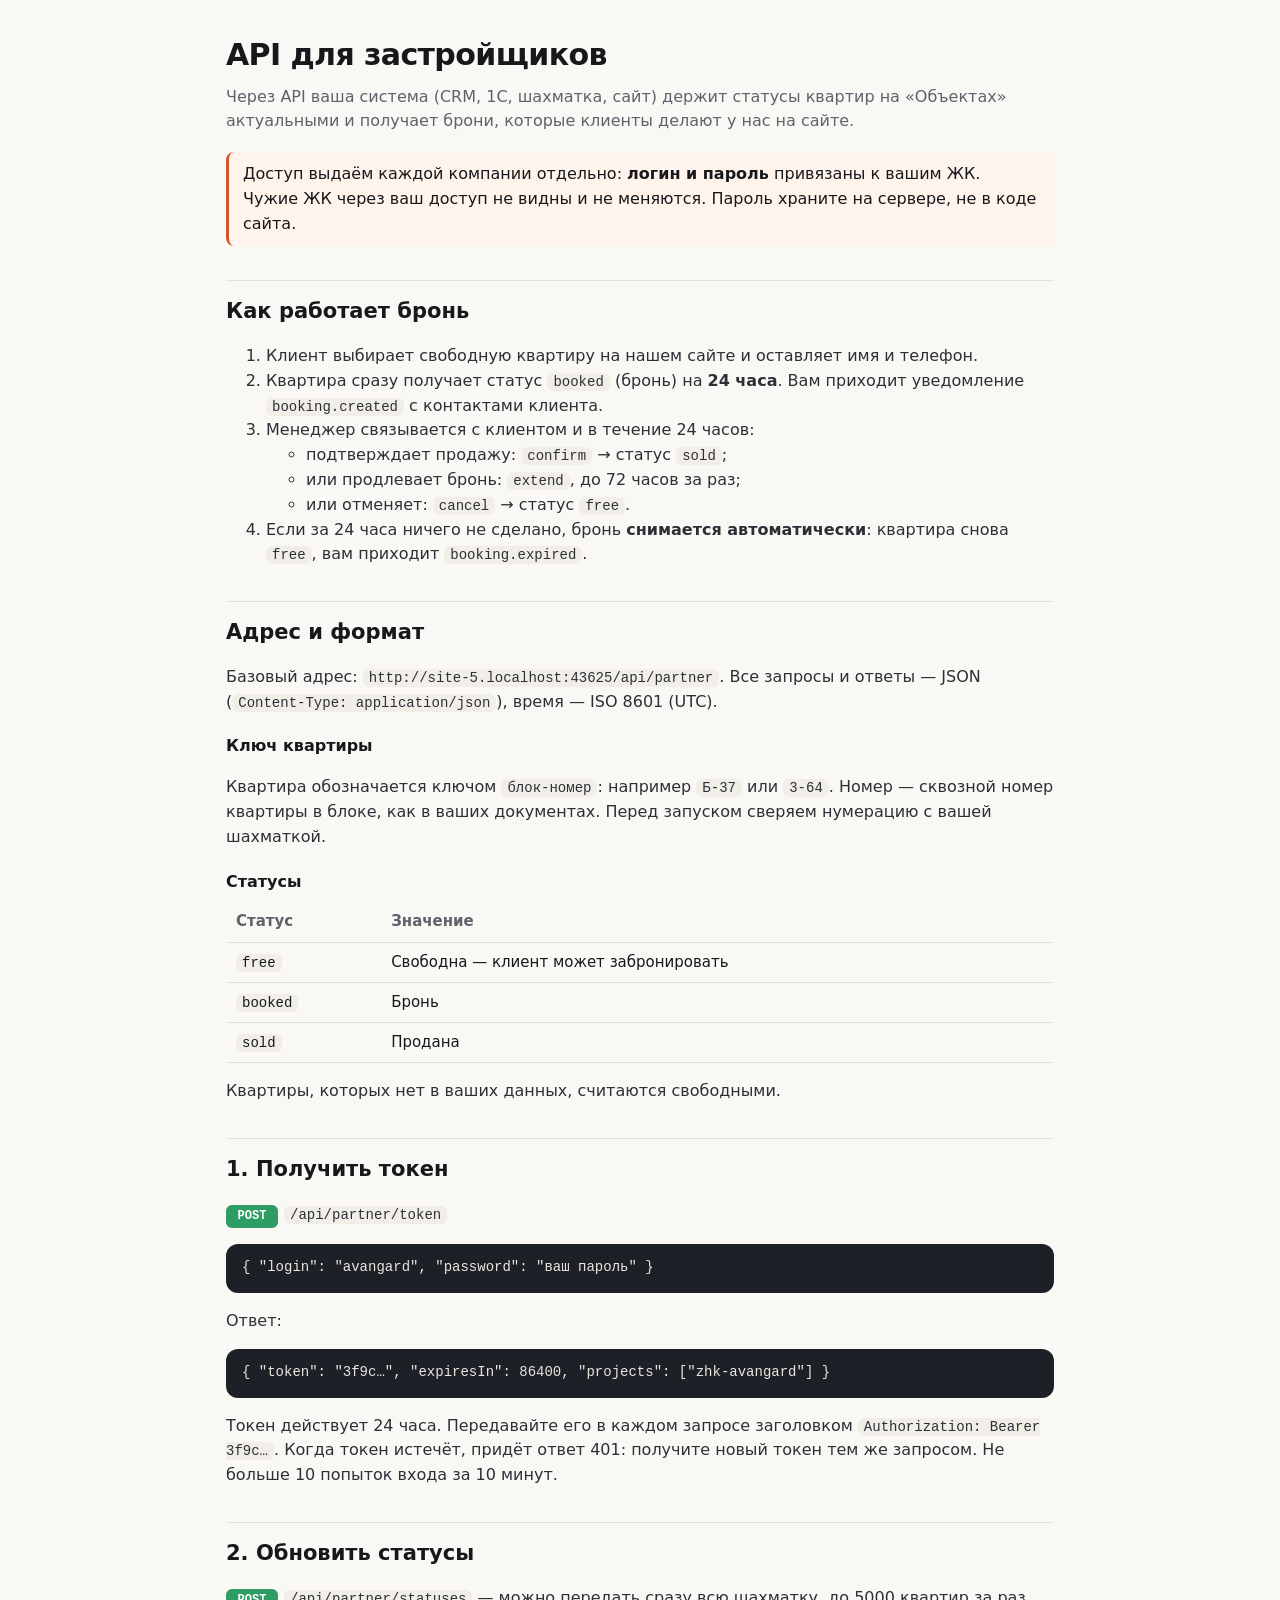
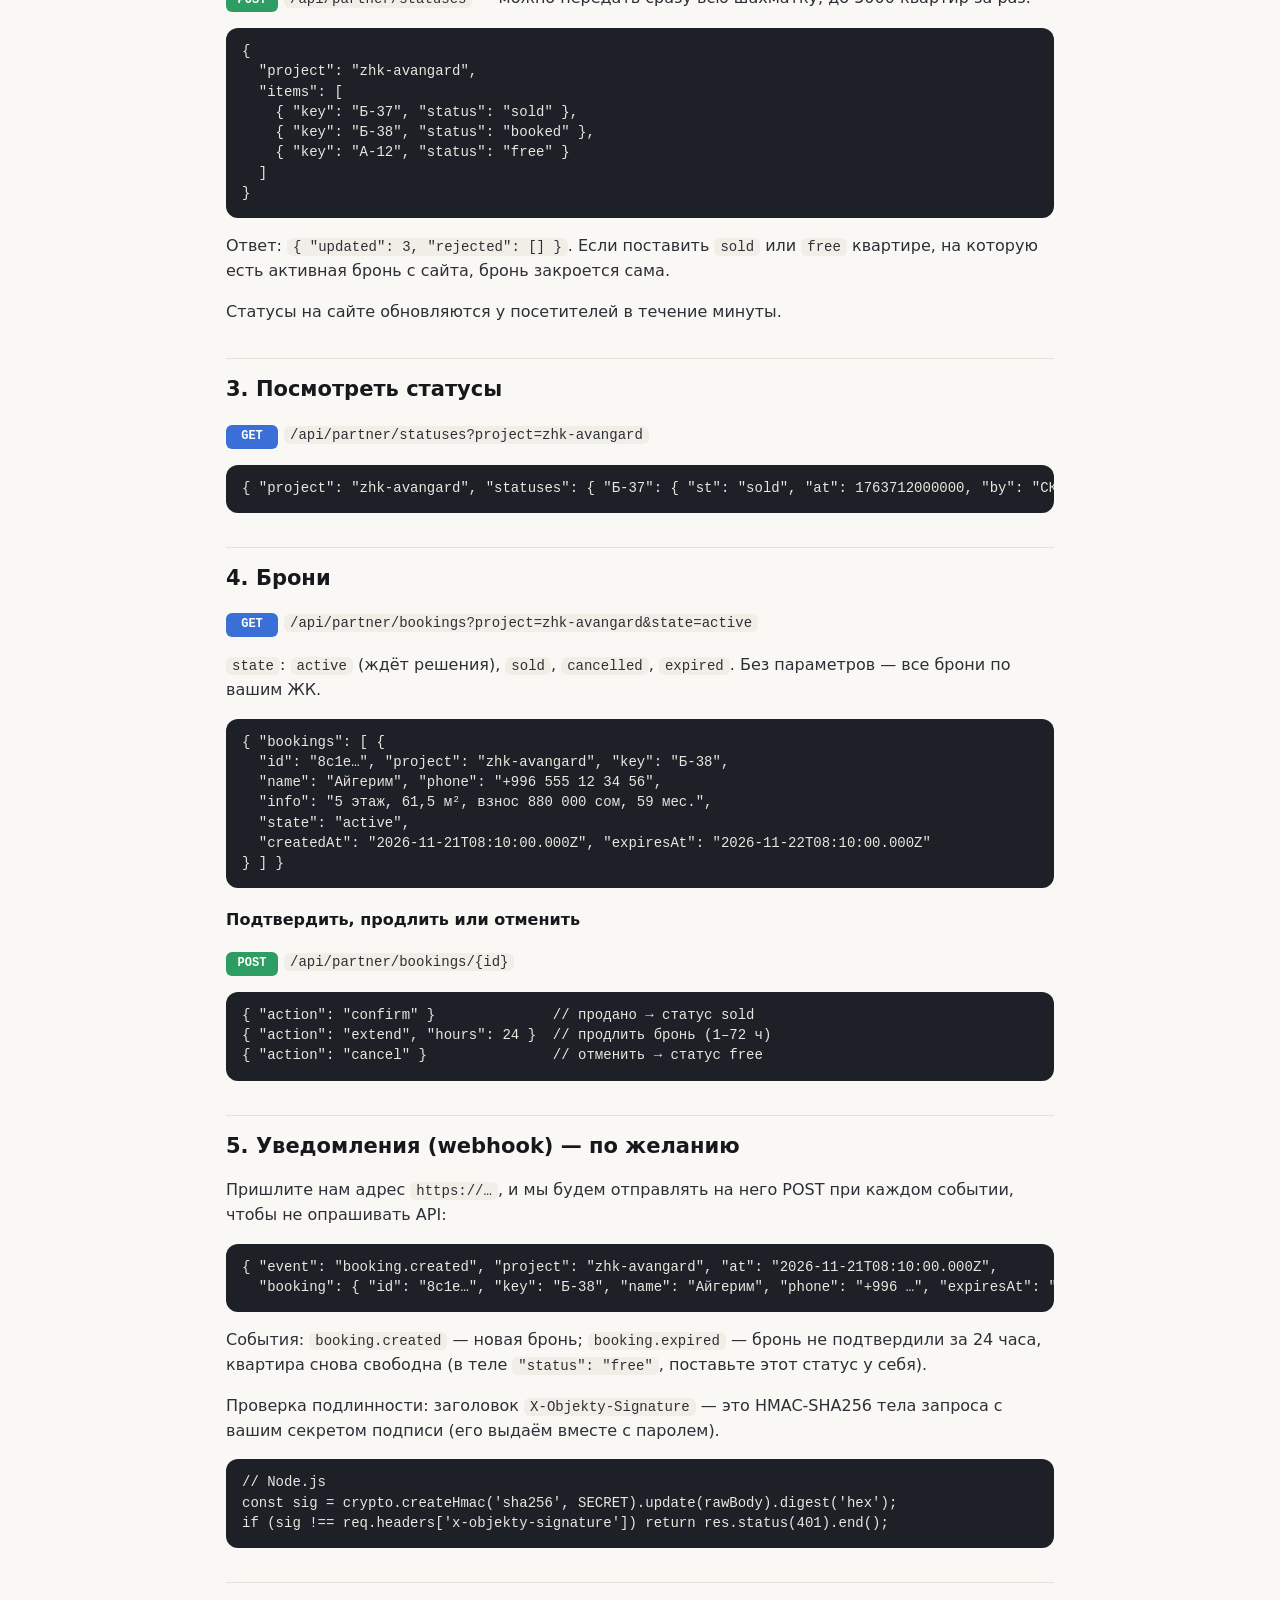
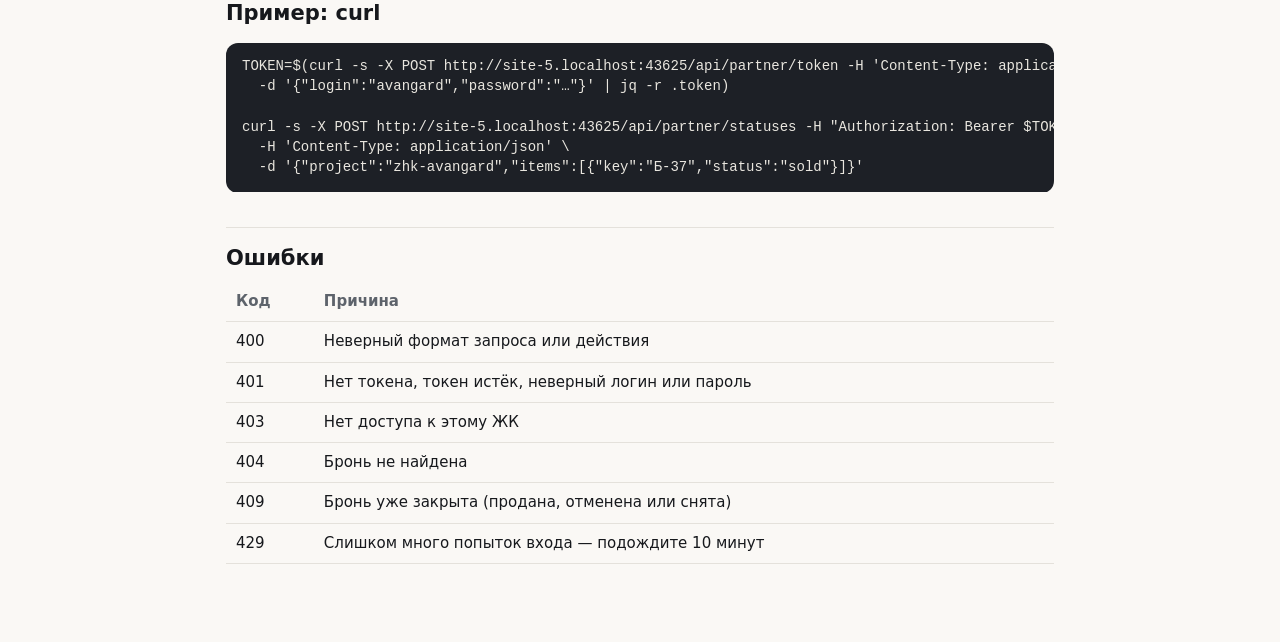
==== site/api-docs.html @ 2cf519e1 "API для застройщиков: свой логин/пароль на каждую компанию и её ЖК, статусы квартир, брони с сайта н" ====
<!doctype html>
<html lang="ru">
<head>
<meta charset="utf-8">
<meta name="viewport" content="width=device-width, initial-scale=1">
<title>API для застройщиков — Объекты</title>
<meta name="robots" content="noindex">
<style>
  :root { --ink: #16181c; --muted: #5d636b; --line: #e4e1db; --bg: #faf8f5; --code: #f1eee8; --accent: #d4572a; }
  * { box-sizing: border-box; }
  body { margin: 0; background: var(--bg); color: var(--ink); font: 16px/1.55 system-ui, -apple-system, "Segoe UI", Roboto, sans-serif; }
  main { max-width: 860px; margin: 0 auto; padding: 32px 16px 64px; }
  h1 { font-size: 30px; margin: 0 0 6px; letter-spacing: -.02em; }
  h2 { font-size: 21px; margin: 34px 0 8px; padding-top: 14px; border-top: 1px solid var(--line); }
  h3 { font-size: 16px; margin: 20px 0 6px; }
  p, li { color: #2c3036; }
  .lead { color: var(--muted); margin: 0 0 18px; }
  code { background: var(--code); border-radius: 6px; padding: 1px 6px; font: 14px/1.4 ui-monospace, Consolas, monospace; }
  pre { background: #1d2026; color: #e9e6df; border-radius: 12px; padding: 14px 16px; overflow-x: auto; font: 13.5px/1.5 ui-monospace, Consolas, monospace; }
  pre code { background: none; padding: 0; color: inherit; }
  .m { display: inline-block; min-width: 52px; text-align: center; border-radius: 6px; padding: 1px 8px; font: 700 12px/1.8 ui-monospace, monospace; color: #fff; background: #3b6fd8; margin-right: 6px; }
  .m.post { background: #2d9d63; }
  table { width: 100%; border-collapse: collapse; margin: 8px 0; font-size: 15px; }
  th, td { text-align: left; padding: 8px 10px; border-bottom: 1px solid var(--line); vertical-align: top; }
  th { color: var(--muted); font-weight: 600; }
  .note { background: #fff4ec; border-left: 3px solid var(--accent); border-radius: 8px; padding: 10px 14px; }
</style>
</head>
<body>
<main>
  <h1>API для застройщиков</h1>
  <p class="lead">Через API ваша система (CRM, 1С, шахматка, сайт) держит статусы квартир на «Объектах» актуальными и получает брони, которые клиенты делают у нас на сайте.</p>

  <div class="note">Доступ выдаём каждой компании отдельно: <b>логин и пароль</b> привязаны к вашим ЖК. Чужие ЖК через ваш доступ не видны и не меняются. Пароль храните на сервере, не в коде сайта.</div>

  <h2>Как работает бронь</h2>
  <ol>
    <li>Клиент выбирает свободную квартиру на нашем сайте и оставляет имя и телефон.</li>
    <li>Квартира сразу получает статус <code>booked</code> (бронь) на <b>24 часа</b>. Вам приходит уведомление <code>booking.created</code> с контактами клиента.</li>
    <li>Менеджер связывается с клиентом и в течение 24 часов:
      <ul>
        <li>подтверждает продажу: <code>confirm</code> → статус <code>sold</code>;</li>
        <li>или продлевает бронь: <code>extend</code>, до 72 часов за раз;</li>
        <li>или отменяет: <code>cancel</code> → статус <code>free</code>.</li>
      </ul>
    </li>
    <li>Если за 24 часа ничего не сделано, бронь <b>снимается автоматически</b>: квартира снова <code>free</code>, вам приходит <code>booking.expired</code>.</li>
  </ol>

  <h2>Адрес и формат</h2>
  <p>Базовый адрес: <code id="base">https://ваш-адрес/api/partner</code>. Все запросы и ответы — JSON (<code>Content-Type: application/json</code>), время — ISO 8601 (UTC).</p>
  <h3>Ключ квартиры</h3>
  <p>Квартира обозначается ключом <code>блок-номер</code>: например <code>Б-37</code> или <code>3-64</code>. Номер — сквозной номер квартиры в блоке, как в ваших документах. Перед запуском сверяем нумерацию с вашей шахматкой.</p>
  <h3>Статусы</h3>
  <table><tr><th>Статус</th><th>Значение</th></tr>
    <tr><td><code>free</code></td><td>Свободна — клиент может забронировать</td></tr>
    <tr><td><code>booked</code></td><td>Бронь</td></tr>
    <tr><td><code>sold</code></td><td>Продана</td></tr></table>
  <p>Квартиры, которых нет в ваших данных, считаются свободными.</p>

  <h2>1. Получить токен</h2>
  <p><span class="m post">POST</span><code>/api/partner/token</code></p>
  <pre><code>{ "login": "avangard", "password": "ваш пароль" }</code></pre>
  <p>Ответ:</p>
  <pre><code>{ "token": "3f9c…", "expiresIn": 86400, "projects": ["zhk-avangard"] }</code></pre>
  <p>Токен действует 24 часа. Передавайте его в каждом запросе заголовком <code>Authorization: Bearer 3f9c…</code>. Когда токен истечёт, придёт ответ 401: получите новый токен тем же запросом. Не больше 10 попыток входа за 10 минут.</p>

  <h2>2. Обновить статусы</h2>
  <p><span class="m post">POST</span><code>/api/partner/statuses</code> — можно передать сразу всю шахматку, до 5000 квартир за раз.</p>
  <pre><code>{
  "project": "zhk-avangard",
  "items": [
    { "key": "Б-37", "status": "sold" },
    { "key": "Б-38", "status": "booked" },
    { "key": "А-12", "status": "free" }
  ]
}</code></pre>
  <p>Ответ: <code>{ "updated": 3, "rejected": [] }</code>. Если поставить <code>sold</code> или <code>free</code> квартире, на которую есть активная бронь с сайта, бронь закроется сама.</p>
  <p>Статусы на сайте обновляются у посетителей в течение минуты.</p>

  <h2>3. Посмотреть статусы</h2>
  <p><span class="m">GET</span><code>/api/partner/statuses?project=zhk-avangard</code></p>
  <pre><code>{ "project": "zhk-avangard", "statuses": { "Б-37": { "st": "sold", "at": 1763712000000, "by": "СК Авангард" } } }</code></pre>

  <h2>4. Брони</h2>
  <p><span class="m">GET</span><code>/api/partner/bookings?project=zhk-avangard&amp;state=active</code></p>
  <p><code>state</code>: <code>active</code> (ждёт решения), <code>sold</code>, <code>cancelled</code>, <code>expired</code>. Без параметров — все брони по вашим ЖК.</p>
  <pre><code>{ "bookings": [ {
  "id": "8c1e…", "project": "zhk-avangard", "key": "Б-38",
  "name": "Айгерим", "phone": "+996 555 12 34 56",
  "info": "5 этаж, 61,5 м², взнос 880 000 сом, 59 мес.",
  "state": "active",
  "createdAt": "2026-11-21T08:10:00.000Z", "expiresAt": "2026-11-22T08:10:00.000Z"
} ] }</code></pre>

  <h3>Подтвердить, продлить или отменить</h3>
  <p><span class="m post">POST</span><code>/api/partner/bookings/{id}</code></p>
  <pre><code>{ "action": "confirm" }              // продано → статус sold
{ "action": "extend", "hours": 24 }  // продлить бронь (1–72 ч)
{ "action": "cancel" }               // отменить → статус free</code></pre>

  <h2>5. Уведомления (webhook) — по желанию</h2>
  <p>Пришлите нам адрес <code>https://…</code>, и мы будем отправлять на него POST при каждом событии, чтобы не опрашивать API:</p>
  <pre><code>{ "event": "booking.created", "project": "zhk-avangard", "at": "2026-11-21T08:10:00.000Z",
  "booking": { "id": "8c1e…", "key": "Б-38", "name": "Айгерим", "phone": "+996 …", "expiresAt": "…" } }</code></pre>
  <p>События: <code>booking.created</code> — новая бронь; <code>booking.expired</code> — бронь не подтвердили за 24 часа, квартира снова свободна (в теле <code>"status": "free"</code>, поставьте этот статус у себя).</p>
  <p>Проверка подлинности: заголовок <code>X-Objekty-Signature</code> — это HMAC-SHA256 тела запроса с вашим секретом подписи (его выдаём вместе с паролем).</p>
  <pre><code>// Node.js
const sig = crypto.createHmac('sha256', SECRET).update(rawBody).digest('hex');
if (sig !== req.headers['x-objekty-signature']) return res.status(401).end();</code></pre>

  <h2>Пример: curl</h2>
  <pre><code>TOKEN=$(curl -s -X POST <span class="b">BASE</span>/token -H 'Content-Type: application/json' \
  -d '{"login":"avangard","password":"…"}' | jq -r .token)

curl -s -X POST <span class="b">BASE</span>/statuses -H "Authorization: Bearer $TOKEN" \
  -H 'Content-Type: application/json' \
  -d '{"project":"zhk-avangard","items":[{"key":"Б-37","status":"sold"}]}'</code></pre>

  <h2>Ошибки</h2>
  <table><tr><th>Код</th><th>Причина</th></tr>
    <tr><td>400</td><td>Неверный формат запроса или действия</td></tr>
    <tr><td>401</td><td>Нет токена, токен истёк, неверный логин или пароль</td></tr>
    <tr><td>403</td><td>Нет доступа к этому ЖК</td></tr>
    <tr><td>404</td><td>Бронь не найдена</td></tr>
    <tr><td>409</td><td>Бронь уже закрыта (продана, отменена или снята)</td></tr>
    <tr><td>429</td><td>Слишком много попыток входа — подождите 10 минут</td></tr></table>
</main>
<script>
  const base = location.origin + '/api/partner';
  document.getElementById('base').textContent = base;
  document.querySelectorAll('.b').forEach((e) => { e.textContent = base; });
</script>
</body>
</html>
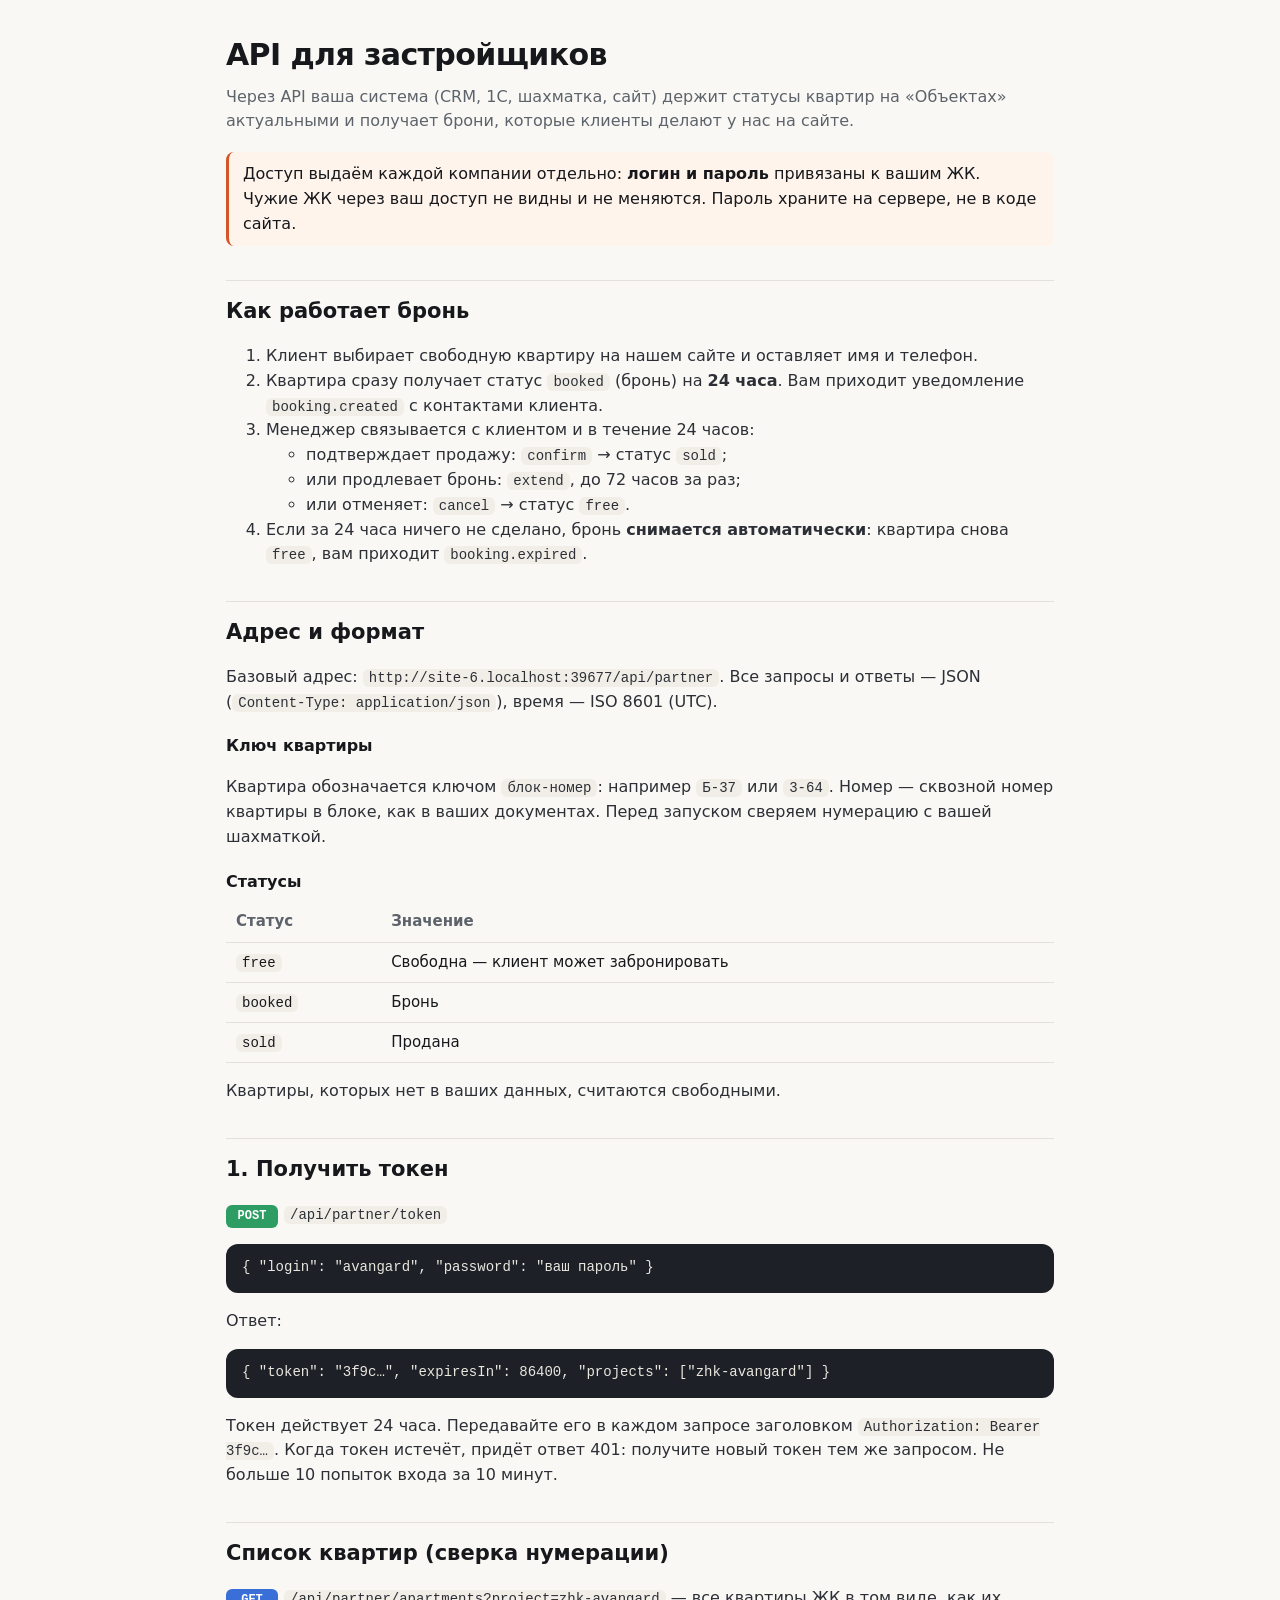
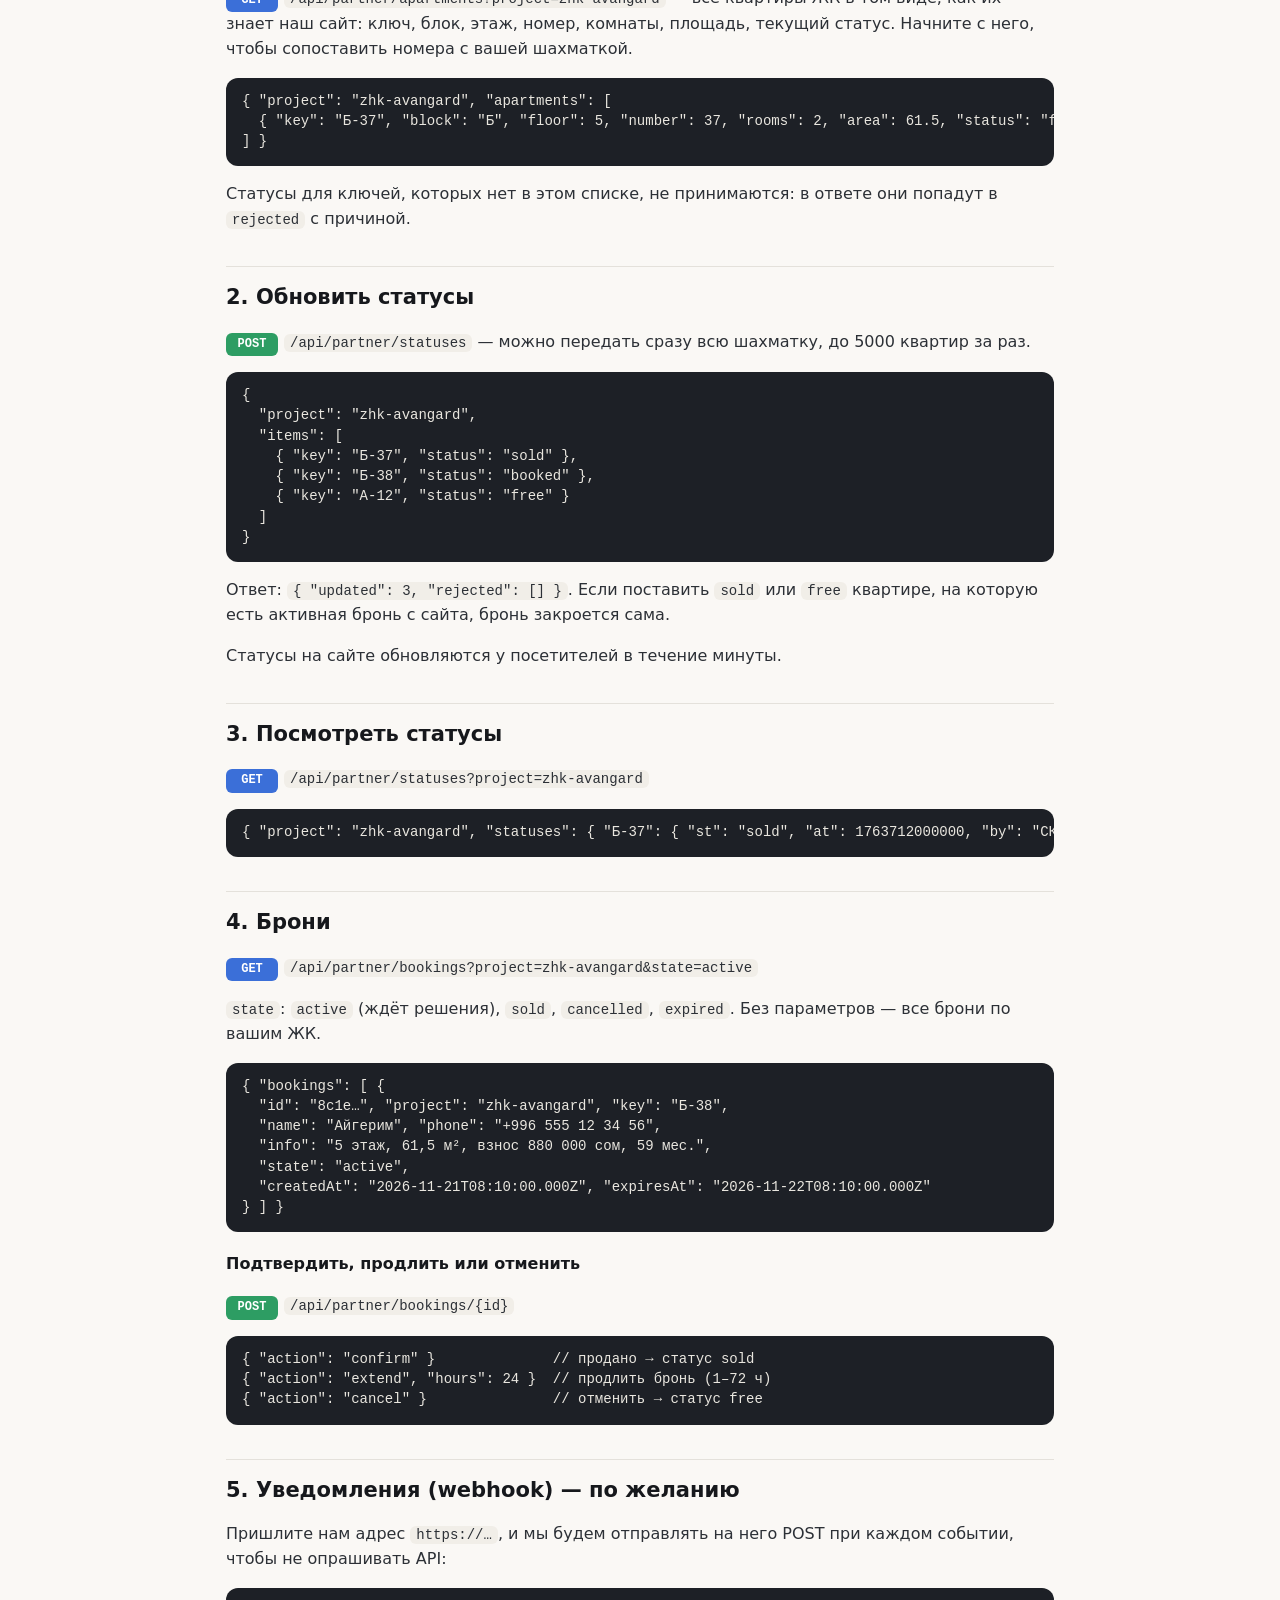
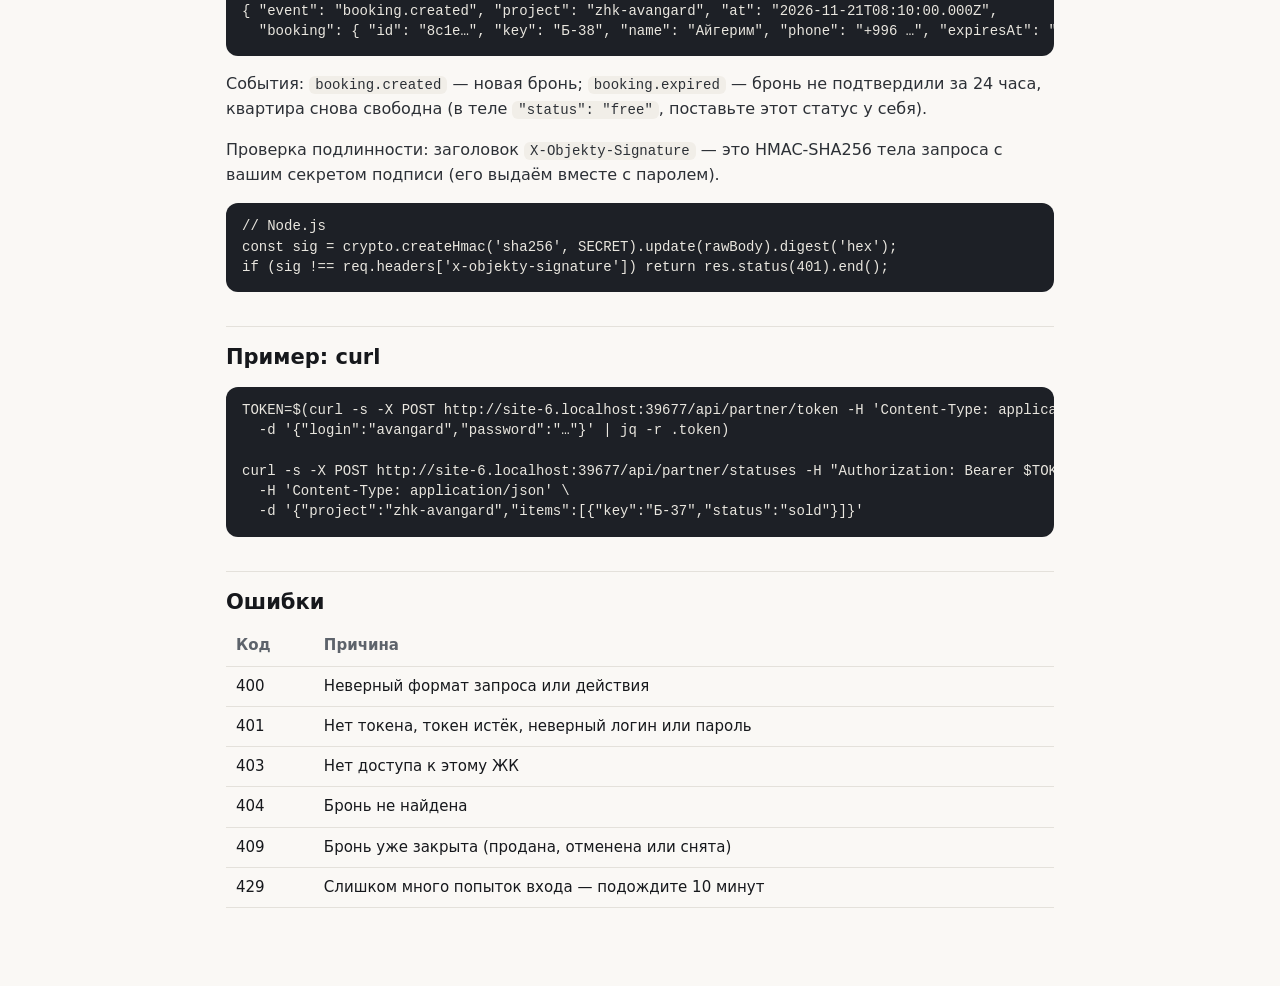
==== commit b753a9a0: "Описание API: список квартир для сверки нумерации Co-Authored-By: Claude Opus 5.5 <noreply@anthropic" ====
--- a/site/api-docs.html
+++ b/site/api-docs.html
@@ -64,6 +64,13 @@
   <p>Ответ:</p>
   <pre><code>{ "token": "3f9c…", "expiresIn": 86400, "projects": ["zhk-avangard"] }</code></pre>
   <p>Токен действует 24 часа. Передавайте его в каждом запросе заголовком <code>Authorization: Bearer 3f9c…</code>. Когда токен истечёт, придёт ответ 401: получите новый токен тем же запросом. Не больше 10 попыток входа за 10 минут.</p>
+
+  <h2>Список квартир (сверка нумерации)</h2>
+  <p><span class="m">GET</span><code>/api/partner/apartments?project=zhk-avangard</code> — все квартиры ЖК в том виде, как их знает наш сайт: ключ, блок, этаж, номер, комнаты, площадь, текущий статус. Начните с него, чтобы сопоставить номера с вашей шахматкой.</p>
+  <pre><code>{ "project": "zhk-avangard", "apartments": [
+  { "key": "Б-37", "block": "Б", "floor": 5, "number": 37, "rooms": 2, "area": 61.5, "status": "free" }
+] }</code></pre>
+  <p>Статусы для ключей, которых нет в этом списке, не принимаются: в ответе они попадут в <code>rejected</code> с причиной.</p>
 
   <h2>2. Обновить статусы</h2>
   <p><span class="m post">POST</span><code>/api/partner/statuses</code> — можно передать сразу всю шахматку, до 5000 квартир за раз.</p>
